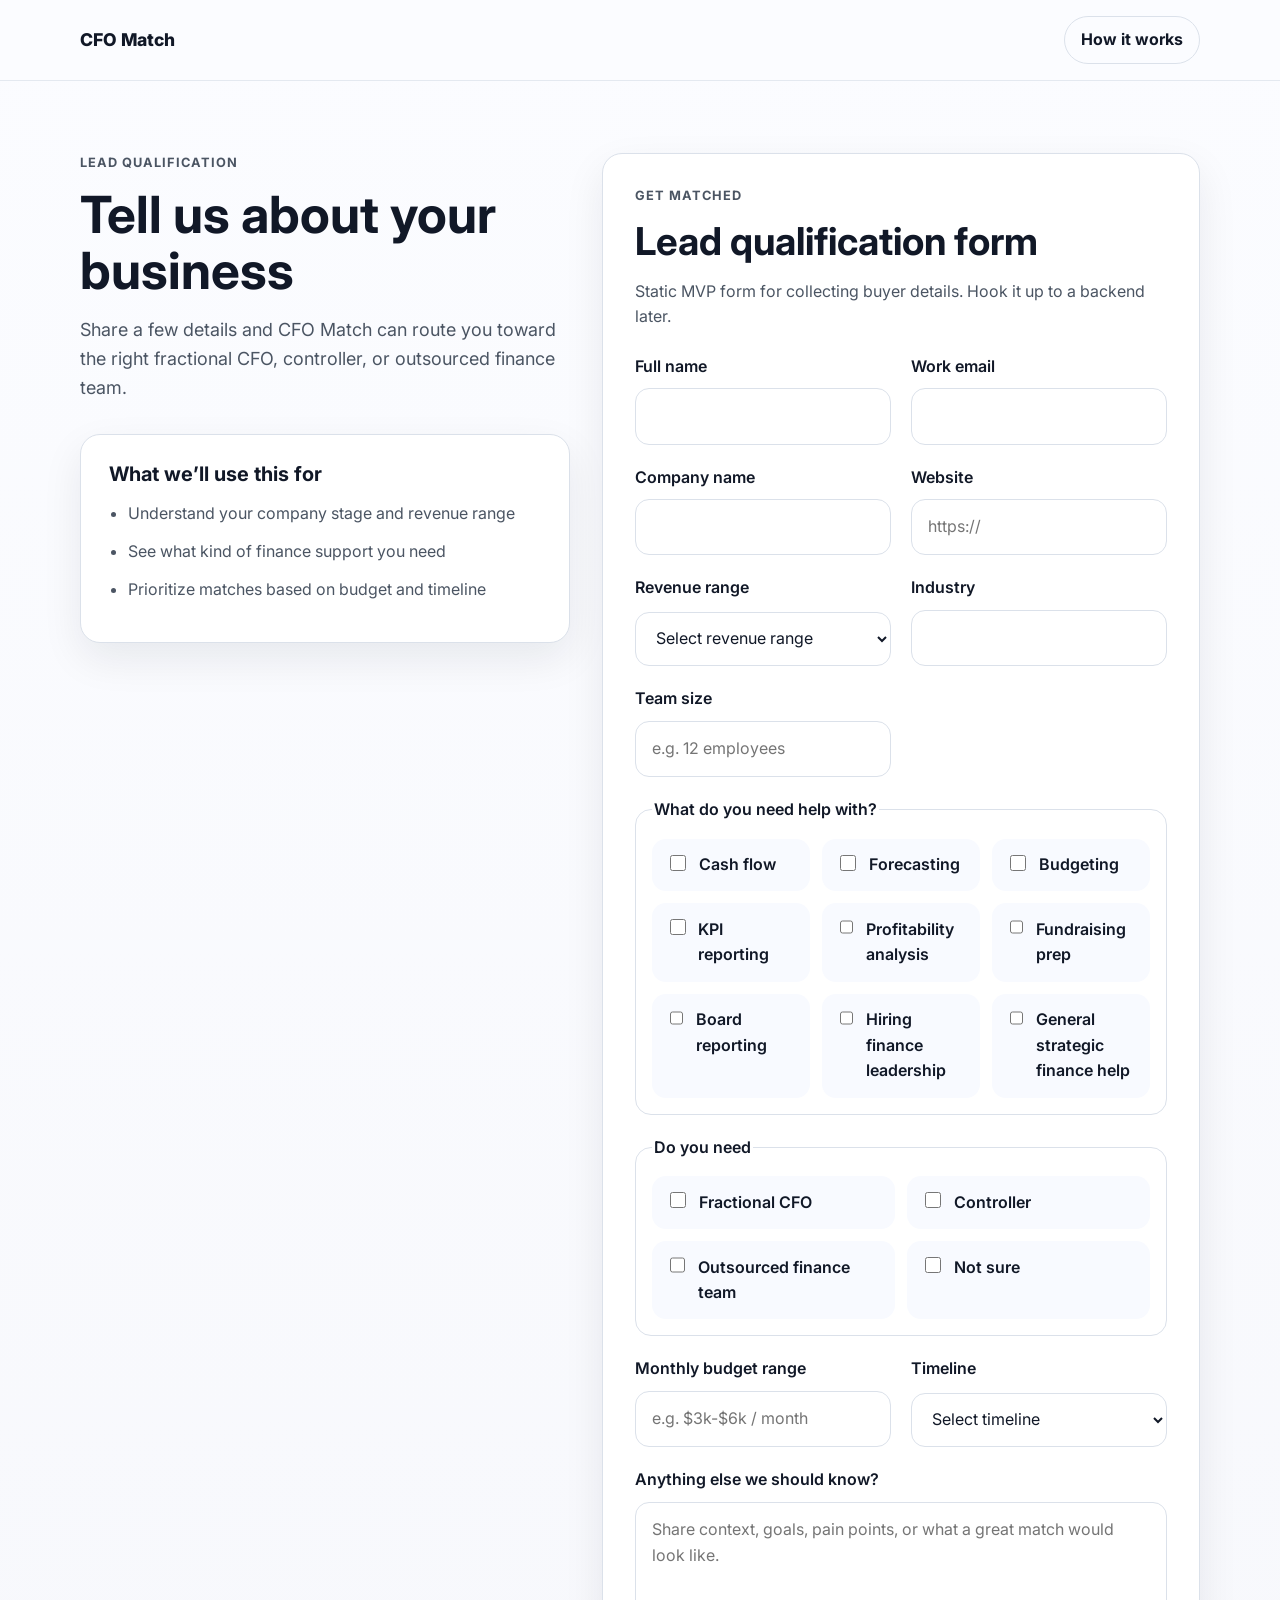
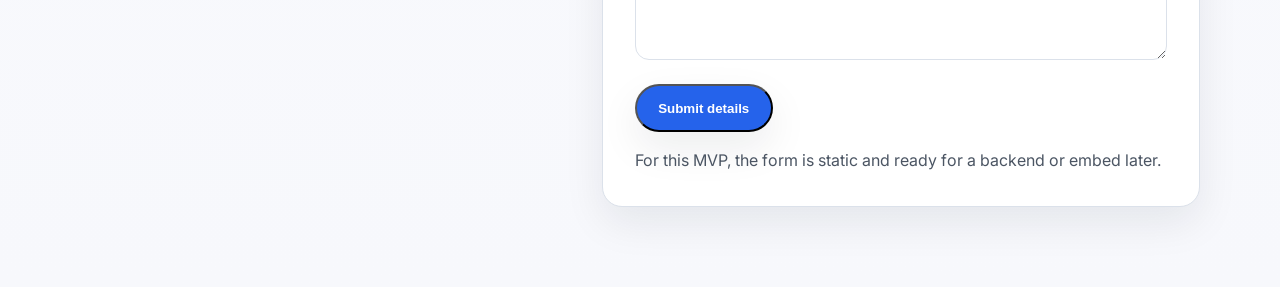
==== get-matched.html @ 1bf5186b "Initial CFO Match MVP site" ====
<!DOCTYPE html>
<html lang="en">
<head>
  <meta charset="UTF-8" />
  <meta name="viewport" content="width=device-width, initial-scale=1.0" />
  <title>Get Matched | CFO Match</title>
  <meta name="description" content="Tell CFO Match about your business and finance needs so we can match you with the right fractional CFO or outsourced finance partner." />
  <link rel="preconnect" href="https://fonts.googleapis.com" />
  <link rel="preconnect" href="https://fonts.gstatic.com" crossorigin />
  <link href="https://fonts.googleapis.com/css2?family=Inter:wght@400;500;600;700;800&display=swap" rel="stylesheet" />
  <link rel="stylesheet" href="styles.css" />
</head>
<body>
  <header class="site-header">
    <div class="container nav-wrap">
      <a href="index.html" class="brand">CFO Match</a>
      <a href="index.html#how-it-works" class="button button-small button-secondary">How it works</a>
    </div>
  </header>

  <main>
    <section class="section form-hero">
      <div class="container form-shell">
        <div class="form-intro">
          <p class="eyebrow">Lead qualification</p>
          <h1>Tell us about your business</h1>
          <p class="hero-copy">Share a few details and CFO Match can route you toward the right fractional CFO, controller, or outsourced finance team.</p>
          <div class="form-notes">
            <div class="info-card">
              <h2>What we’ll use this for</h2>
              <ul class="feature-list">
                <li>Understand your company stage and revenue range</li>
                <li>See what kind of finance support you need</li>
                <li>Prioritize matches based on budget and timeline</li>
              </ul>
            </div>
          </div>
        </div>

        <section class="lead-form-card" aria-labelledby="lead-form-heading">
          <div class="section-heading form-heading">
            <p class="eyebrow">Get matched</p>
            <h2 id="lead-form-heading">Lead qualification form</h2>
            <p>Static MVP form for collecting buyer details. Hook it up to a backend later.</p>
          </div>

          <form class="lead-form" action="#" method="post">
            <div class="form-grid">
              <label>
                <span>Full name</span>
                <input type="text" name="full_name" autocomplete="name" required />
              </label>

              <label>
                <span>Work email</span>
                <input type="email" name="work_email" autocomplete="email" required />
              </label>

              <label>
                <span>Company name</span>
                <input type="text" name="company_name" autocomplete="organization" required />
              </label>

              <label>
                <span>Website</span>
                <input type="url" name="website" placeholder="https://" />
              </label>

              <label>
                <span>Revenue range</span>
                <select name="revenue_range" required>
                  <option value="">Select revenue range</option>
                  <option>Under $1M</option>
                  <option>$1M-$5M</option>
                  <option>$5M-$10M</option>
                  <option>$10M-$20M</option>
                  <option>$20M+</option>
                </select>
              </label>

              <label>
                <span>Industry</span>
                <input type="text" name="industry" required />
              </label>

              <label>
                <span>Team size</span>
                <input type="text" name="team_size" placeholder="e.g. 12 employees" required />
              </label>

              <fieldset>
                <legend>What do you need help with?</legend>
                <div class="checkbox-grid">
                  <label><input type="checkbox" name="help_with" value="Cash flow" /> <span>Cash flow</span></label>
                  <label><input type="checkbox" name="help_with" value="Forecasting" /> <span>Forecasting</span></label>
                  <label><input type="checkbox" name="help_with" value="Budgeting" /> <span>Budgeting</span></label>
                  <label><input type="checkbox" name="help_with" value="KPI reporting" /> <span>KPI reporting</span></label>
                  <label><input type="checkbox" name="help_with" value="Profitability analysis" /> <span>Profitability analysis</span></label>
                  <label><input type="checkbox" name="help_with" value="Fundraising prep" /> <span>Fundraising prep</span></label>
                  <label><input type="checkbox" name="help_with" value="Board reporting" /> <span>Board reporting</span></label>
                  <label><input type="checkbox" name="help_with" value="Hiring finance leadership" /> <span>Hiring finance leadership</span></label>
                  <label><input type="checkbox" name="help_with" value="General strategic finance help" /> <span>General strategic finance help</span></label>
                </div>
              </fieldset>

              <fieldset>
                <legend>Do you need</legend>
                <div class="checkbox-grid checkbox-grid-two">
                  <label><input type="checkbox" name="service_need" value="Fractional CFO" /> <span>Fractional CFO</span></label>
                  <label><input type="checkbox" name="service_need" value="Controller" /> <span>Controller</span></label>
                  <label><input type="checkbox" name="service_need" value="Outsourced finance team" /> <span>Outsourced finance team</span></label>
                  <label><input type="checkbox" name="service_need" value="Not sure" /> <span>Not sure</span></label>
                </div>
              </fieldset>

              <label>
                <span>Monthly budget range</span>
                <input type="text" name="monthly_budget_range" placeholder="e.g. $3k-$6k / month" required />
              </label>

              <label>
                <span>Timeline</span>
                <select name="timeline" required>
                  <option value="">Select timeline</option>
                  <option>ASAP</option>
                  <option>This month</option>
                  <option>Next 90 days</option>
                  <option>Researching</option>
                </select>
              </label>

              <label class="full-width">
                <span>Anything else we should know?</span>
                <textarea name="anything_else" rows="5" placeholder="Share context, goals, pain points, or what a great match would look like."></textarea>
              </label>
            </div>

            <div class="form-actions">
              <button type="submit" class="button">Submit details</button>
              <p class="form-helper">For this MVP, the form is static and ready for a backend or embed later.</p>
            </div>
          </form>
        </section>
      </div>
    </section>
  </main>
</body>
</html>
---- styles.css ----
:root {
  --bg: #f7f8fc;
  --surface: #ffffff;
  --surface-alt: #eef2ff;
  --text: #111827;
  --muted: #4b5563;
  --line: #dbe1ea;
  --primary: #2563eb;
  --primary-dark: #1d4ed8;
  --shadow: 0 16px 40px rgba(15, 23, 42, 0.08);
  --radius: 20px;
}

* {
  box-sizing: border-box;
}

html {
  scroll-behavior: smooth;
}

body {
  margin: 0;
  font-family: "Inter", system-ui, -apple-system, BlinkMacSystemFont, "Segoe UI", sans-serif;
  color: var(--text);
  background: linear-gradient(180deg, #fbfcff 0%, #f7f8fc 100%);
  line-height: 1.6;
}

img {
  max-width: 100%;
}

.container {
  width: min(1120px, calc(100% - 2rem));
  margin: 0 auto;
}

.narrow {
  width: min(760px, calc(100% - 2rem));
}

.site-header {
  position: sticky;
  top: 0;
  z-index: 10;
  background: rgba(251, 252, 255, 0.9);
  backdrop-filter: blur(12px);
  border-bottom: 1px solid rgba(219, 225, 234, 0.7);
}

.nav-wrap {
  display: flex;
  align-items: center;
  justify-content: space-between;
  padding: 1rem 0;
}

.brand {
  font-size: 1.1rem;
  font-weight: 800;
  color: var(--text);
  text-decoration: none;
}

.section {
  padding: 5rem 0;
}

.hero {
  padding: 5.5rem 0 4rem;
}

.hero-grid,
.two-column,
.cta-card,
.provider-card {
  display: grid;
  gap: 2rem;
  align-items: center;
}

.hero-grid,
.two-column {
  grid-template-columns: repeat(2, minmax(0, 1fr));
}

.hero h1,
.section h2 {
  margin: 0 0 1rem;
  line-height: 1.1;
}

.hero h1 {
  font-size: clamp(2.5rem, 5vw, 4.5rem);
  max-width: 12ch;
}

.section h2 {
  font-size: clamp(2rem, 3vw, 2.75rem);
}

.hero-copy,
.lead,
.section p,
.feature-list {
  color: var(--muted);
}

.hero-copy,
.lead {
  font-size: 1.125rem;
}

.eyebrow {
  margin: 0 0 0.85rem;
  text-transform: uppercase;
  letter-spacing: 0.08em;
  font-size: 0.8rem;
  font-weight: 700;
  color: var(--primary);
}

.hero-actions {
  display: flex;
  flex-wrap: wrap;
  gap: 1rem;
  margin-top: 2rem;
}

.button {
  display: inline-flex;
  align-items: center;
  justify-content: center;
  min-height: 48px;
  padding: 0.85rem 1.35rem;
  border-radius: 999px;
  background: var(--primary);
  color: #fff;
  text-decoration: none;
  font-weight: 700;
  box-shadow: var(--shadow);
  transition: transform 0.2s ease, background 0.2s ease;
}

.button:hover {
  transform: translateY(-1px);
  background: var(--primary-dark);
}

.button-small {
  min-height: 40px;
  padding: 0.65rem 1rem;
  box-shadow: none;
}

.button-secondary {
  background: transparent;
  color: var(--text);
  border: 1px solid var(--line);
  box-shadow: none;
}

.button-secondary:hover {
  background: #fff;
}

.hero-card,
.step-card,
.cta-card,
.provider-card {
  background: var(--surface);
  border: 1px solid var(--line);
  border-radius: var(--radius);
  box-shadow: var(--shadow);
}

.hero-card {
  padding: 2rem;
}

.card-label {
  margin-top: 0;
  font-weight: 700;
}

.hero-card ul,
.feature-list {
  margin: 0;
  padding-left: 1.2rem;
}

.hero-card li,
.feature-list li {
  margin-bottom: 0.75rem;
}

.muted {
  background: rgba(238, 242, 255, 0.45);
}

.section-heading {
  margin-bottom: 2rem;
}

.steps-grid {
  display: grid;
  grid-template-columns: repeat(3, minmax(0, 1fr));
  gap: 1.5rem;
}

.step-card {
  padding: 1.75rem;
}

.step-number {
  display: inline-flex;
  align-items: center;
  justify-content: center;
  width: 2.25rem;
  height: 2.25rem;
  margin-bottom: 1rem;
  border-radius: 999px;
  background: var(--surface-alt);
  color: var(--primary);
  font-weight: 800;
}

.cta-card,
.provider-card {
  grid-template-columns: 1.8fr auto;
  padding: 2rem;
}

.provider-section {
  padding-top: 0;
}

.form-hero {
  padding-top: 4.5rem;
}

.form-shell {
  display: grid;
  grid-template-columns: minmax(0, 0.9fr) minmax(0, 1.1fr);
  gap: 2rem;
  align-items: start;
}

.form-intro h1 {
  margin: 0 0 1rem;
  font-size: clamp(2.4rem, 4vw, 4rem);
  line-height: 1.08;
}

.form-notes {
  margin-top: 2rem;
}

.info-card,
.lead-form-card {
  background: var(--surface);
  border: 1px solid var(--line);
  border-radius: var(--radius);
  box-shadow: var(--shadow);
}

.info-card {
  padding: 1.75rem;
}

.info-card h2 {
  margin-top: 0;
  font-size: 1.25rem;
}

.lead-form-card {
  padding: 2rem;
}

.form-heading {
  margin-bottom: 1.5rem;
}

.lead-form {
  display: grid;
  gap: 1.5rem;
}

.form-grid {
  display: grid;
  grid-template-columns: repeat(2, minmax(0, 1fr));
  gap: 1.25rem;
}

.lead-form label,
.lead-form fieldset {
  display: grid;
  gap: 0.55rem;
}

.lead-form span,
.lead-form legend {
  font-weight: 600;
}

.lead-form input,
.lead-form select,
.lead-form textarea {
  width: 100%;
  padding: 0.9rem 1rem;
  border: 1px solid var(--line);
  border-radius: 14px;
  background: #fff;
  color: var(--text);
  font: inherit;
}

.lead-form input:focus,
.lead-form select:focus,
.lead-form textarea:focus {
  outline: 2px solid rgba(37, 99, 235, 0.18);
  outline-offset: 1px;
  border-color: var(--primary);
}

.lead-form fieldset {
  grid-column: 1 / -1;
  margin: 0;
  padding: 1rem;
  border: 1px solid var(--line);
  border-radius: 16px;
}

.checkbox-grid {
  display: grid;
  grid-template-columns: repeat(3, minmax(0, 1fr));
  gap: 0.75rem;
}

.checkbox-grid-two {
  grid-template-columns: repeat(2, minmax(0, 1fr));
}

.checkbox-grid label {
  display: flex;
  align-items: flex-start;
  gap: 0.6rem;
  padding: 0.85rem 0.9rem;
  border-radius: 14px;
  background: #f8faff;
}

.checkbox-grid input {
  width: 1rem;
  height: 1rem;
  margin-top: 0.15rem;
}

.full-width {
  grid-column: 1 / -1;
}

.form-actions {
  display: flex;
  flex-wrap: wrap;
  align-items: center;
  gap: 1rem;
}

.form-helper {
  margin: 0;
  color: var(--muted);
}

@media (max-width: 860px) {
  .hero-grid,
  .two-column,
  .steps-grid,
  .cta-card,
  .provider-card,
  .form-shell,
  .form-grid,
  .checkbox-grid,
  .checkbox-grid-two {
    grid-template-columns: 1fr;
  }

  .hero {
    padding-top: 4rem;
  }

  .section {
    padding: 4rem 0;
  }

  .hero h1 {
    max-width: none;
  }

  .lead-form-card {
    padding: 1.5rem;
  }
}
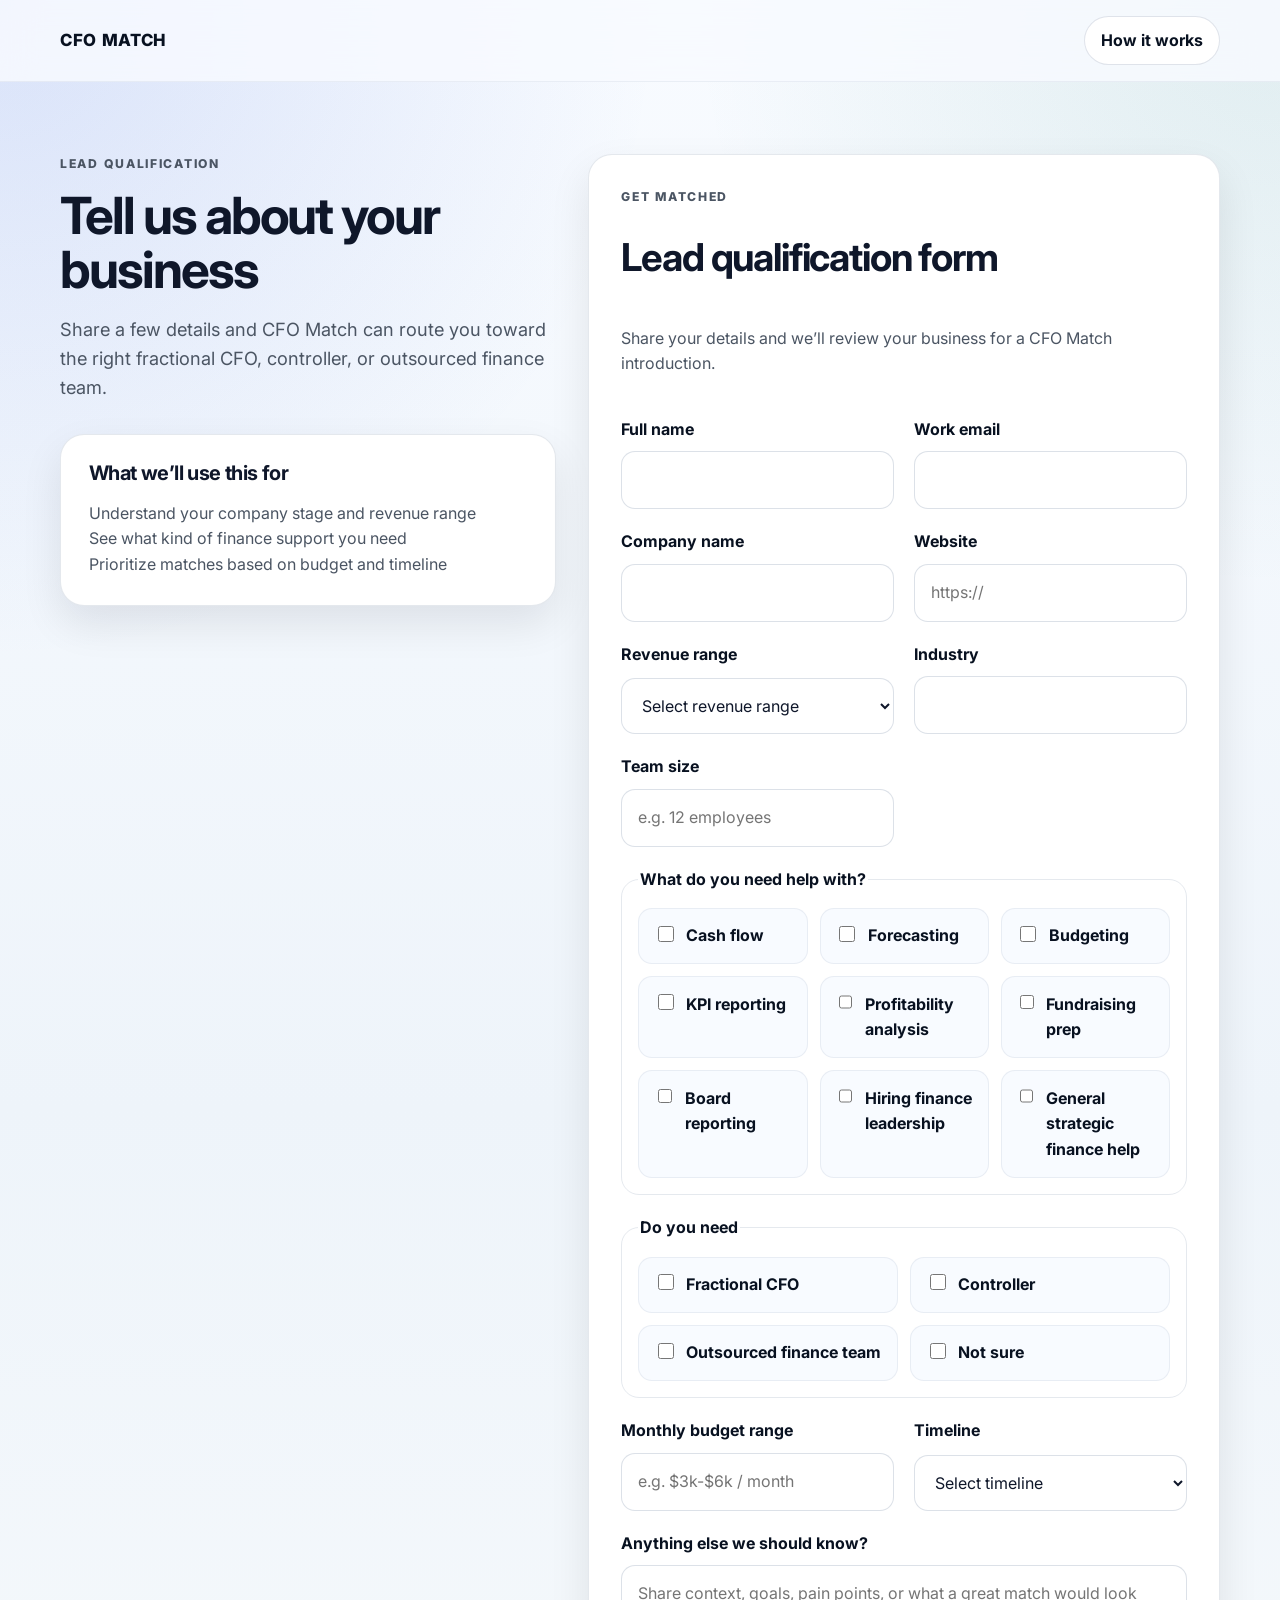
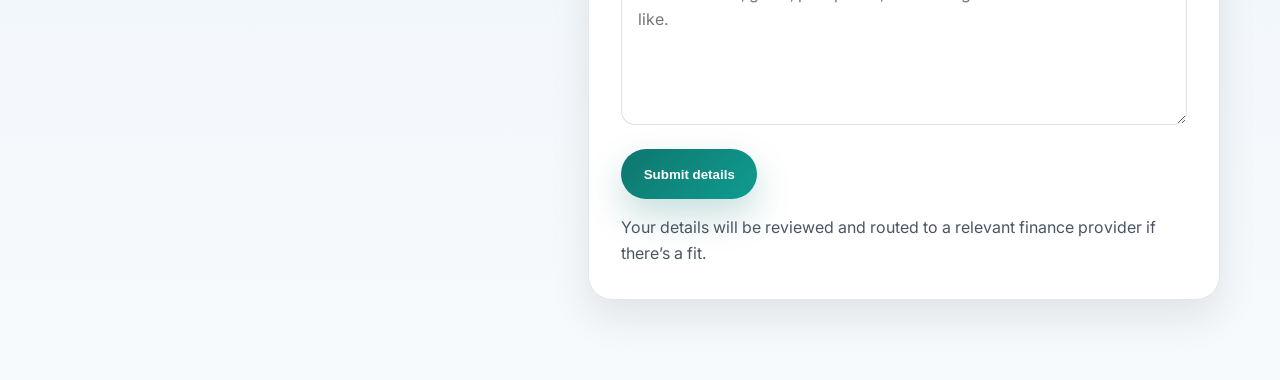
==== commit 0bb40ee9: "Wire buyer form to live submission path" ====
--- a/get-matched.html
+++ b/get-matched.html
@@ -41,10 +41,14 @@
           <div class="section-heading form-heading">
             <p class="eyebrow">Get matched</p>
             <h2 id="lead-form-heading">Lead qualification form</h2>
-            <p>Static MVP form for collecting buyer details. Hook it up to a backend later.</p>
+            <p>Share your details and we’ll review your business for a CFO Match introduction.</p>
           </div>
 
-          <form class="lead-form" action="#" method="post">
+          <form class="lead-form" action="https://formsubmit.co/admin@daviscustomhomestx.com" method="post">
+            <input type="hidden" name="_subject" value="New CFO Match buyer lead" />
+            <input type="hidden" name="_next" value="http://cfomatchhq.com/thank-you.html" />
+            <input type="hidden" name="_captcha" value="false" />
+            <input type="hidden" name="_template" value="table" />
             <div class="form-grid">
               <label>
                 <span>Full name</span>
@@ -137,7 +141,7 @@
 
             <div class="form-actions">
               <button type="submit" class="button">Submit details</button>
-              <p class="form-helper">For this MVP, the form is static and ready for a backend or embed later.</p>
+              <p class="form-helper">Your details will be reviewed and routed to a relevant finance provider if there’s a fit.</p>
             </div>
           </form>
         </section>
--- a/styles.css
+++ b/styles.css
@@ -1,14 +1,24 @@
 :root {
-  --bg: #f7f8fc;
-  --surface: #ffffff;
-  --surface-alt: #eef2ff;
-  --text: #111827;
+  --bg: #081120;
+  --bg-soft: #0d172a;
+  --surface: rgba(255, 255, 255, 0.96);
+  --surface-strong: #ffffff;
+  --surface-muted: rgba(11, 18, 32, 0.04);
+  --text: #0f172a;
+  --text-strong: #081120;
   --muted: #4b5563;
-  --line: #dbe1ea;
-  --primary: #2563eb;
-  --primary-dark: #1d4ed8;
-  --shadow: 0 16px 40px rgba(15, 23, 42, 0.08);
-  --radius: 20px;
+  --muted-strong: #334155;
+  --line: rgba(148, 163, 184, 0.25);
+  --line-strong: rgba(15, 23, 42, 0.12);
+  --primary: #0f766e;
+  --primary-dark: #115e59;
+  --accent: #1d4ed8;
+  --accent-soft: rgba(29, 78, 216, 0.1);
+  --success-soft: rgba(15, 118, 110, 0.12);
+  --shadow: 0 24px 70px rgba(2, 8, 23, 0.14);
+  --shadow-soft: 0 18px 42px rgba(2, 8, 23, 0.09);
+  --radius: 24px;
+  --radius-sm: 16px;
 }
 
 * {
@@ -23,7 +33,10 @@
   margin: 0;
   font-family: "Inter", system-ui, -apple-system, BlinkMacSystemFont, "Segoe UI", sans-serif;
   color: var(--text);
-  background: linear-gradient(180deg, #fbfcff 0%, #f7f8fc 100%);
+  background:
+    radial-gradient(circle at top left, rgba(29, 78, 216, 0.14), transparent 28%),
+    radial-gradient(circle at top right, rgba(15, 118, 110, 0.1), transparent 25%),
+    linear-gradient(180deg, #f8fbff 0%, #eef4fa 56%, #f7fafc 100%);
   line-height: 1.6;
 }
 
@@ -32,93 +45,160 @@
 }
 
 .container {
-  width: min(1120px, calc(100% - 2rem));
+  width: min(1160px, calc(100% - 2rem));
   margin: 0 auto;
 }
 
 .narrow {
-  width: min(760px, calc(100% - 2rem));
+  width: min(800px, calc(100% - 2rem));
 }
 
 .site-header {
   position: sticky;
   top: 0;
-  z-index: 10;
-  background: rgba(251, 252, 255, 0.9);
-  backdrop-filter: blur(12px);
-  border-bottom: 1px solid rgba(219, 225, 234, 0.7);
+  z-index: 20;
+  background: rgba(248, 251, 255, 0.82);
+  backdrop-filter: blur(18px);
+  border-bottom: 1px solid rgba(148, 163, 184, 0.14);
 }
 
 .nav-wrap {
   display: flex;
   align-items: center;
   justify-content: space-between;
+  gap: 1rem;
   padding: 1rem 0;
 }
 
 .brand {
-  font-size: 1.1rem;
+  font-size: 1.05rem;
   font-weight: 800;
-  color: var(--text);
+  letter-spacing: 0.04em;
+  text-transform: uppercase;
+  color: var(--text-strong);
   text-decoration: none;
+}
+
+.nav-links {
+  display: flex;
+  align-items: center;
+  gap: 1.25rem;
+  margin-left: auto;
+}
+
+.nav-links a {
+  color: var(--muted-strong);
+  text-decoration: none;
+  font-weight: 600;
+  font-size: 0.96rem;
 }
 
 .section {
   padding: 5rem 0;
 }
 
+.section-tight {
+  padding-top: 2rem;
+}
+
 .hero {
-  padding: 5.5rem 0 4rem;
+  padding: 5.75rem 0 4rem;
+}
+
+.hero-premium {
+  position: relative;
+}
+
+.hero-premium::before {
+  content: "";
+  position: absolute;
+  inset: 1.5rem 0 auto;
+  height: 440px;
+  background: linear-gradient(135deg, rgba(8, 17, 32, 0.98), rgba(13, 23, 42, 0.88));
+  z-index: -1;
+  border-bottom-left-radius: 32px;
+  border-bottom-right-radius: 32px;
 }
 
 .hero-grid,
 .two-column,
 .cta-card,
-.provider-card {
+.provider-card,
+.spotlight-card {
   display: grid;
   gap: 2rem;
   align-items: center;
 }
 
 .hero-grid,
-.two-column {
+.two-column,
+.spotlight-card {
   grid-template-columns: repeat(2, minmax(0, 1fr));
 }
 
+.hero-copy-wrap {
+  color: #f8fafc;
+  padding-right: 1rem;
+}
+
 .hero h1,
+.section h2,
+.metric-card strong,
+.signal-item h2 {
+  margin: 0 0 1rem;
+  line-height: 1.06;
+}
+
+.hero h1 {
+  font-size: clamp(2.9rem, 5vw, 5rem);
+  max-width: 11.5ch;
+  letter-spacing: -0.04em;
+}
+
 .section h2 {
-  margin: 0 0 1rem;
-  line-height: 1.1;
-}
-
-.hero h1 {
-  font-size: clamp(2.5rem, 5vw, 4.5rem);
-  max-width: 12ch;
-}
-
-.section h2 {
-  font-size: clamp(2rem, 3vw, 2.75rem);
+  font-size: clamp(2rem, 3vw, 2.9rem);
+  letter-spacing: -0.03em;
 }
 
 .hero-copy,
 .lead,
 .section p,
-.feature-list {
+.feature-list,
+.stack-list,
+.metric-card p,
+.section-intro,
+.spotlight-points p,
+.signal-item p {
   color: var(--muted);
 }
 
 .hero-copy,
 .lead {
-  font-size: 1.125rem;
+  font-size: 1.14rem;
+}
+
+.hero-copy-wrap .hero-copy,
+.hero-copy-wrap .hero-support,
+.hero-copy-wrap .section-intro {
+  color: rgba(226, 232, 240, 0.88);
+}
+
+.hero-support {
+  max-width: 58ch;
 }
 
 .eyebrow {
-  margin: 0 0 0.85rem;
+  margin: 0 0 0.9rem;
   text-transform: uppercase;
-  letter-spacing: 0.08em;
-  font-size: 0.8rem;
-  font-weight: 700;
-  color: var(--primary);
+  letter-spacing: 0.14em;
+  font-size: 0.76rem;
+  font-weight: 800;
+  color: var(--accent);
+}
+
+.hero-copy-wrap .eyebrow,
+.hero-card .eyebrow {
+  color: #93c5fd;
 }
 
 .hero-actions {
@@ -132,98 +212,252 @@
   display: inline-flex;
   align-items: center;
   justify-content: center;
-  min-height: 48px;
-  padding: 0.85rem 1.35rem;
+  min-height: 50px;
+  padding: 0.9rem 1.4rem;
   border-radius: 999px;
-  background: var(--primary);
+  background: linear-gradient(135deg, var(--primary), #0f9c90);
   color: #fff;
   text-decoration: none;
   font-weight: 700;
-  box-shadow: var(--shadow);
-  transition: transform 0.2s ease, background 0.2s ease;
+  border: 0;
+  box-shadow: 0 16px 36px rgba(15, 118, 110, 0.24);
+  transition: transform 0.2s ease, box-shadow 0.2s ease, background 0.2s ease;
 }
 
 .button:hover {
   transform: translateY(-1px);
-  background: var(--primary-dark);
+  box-shadow: 0 20px 42px rgba(15, 118, 110, 0.28);
+  background: linear-gradient(135deg, var(--primary-dark), #0f8a7f);
 }
 
 .button-small {
-  min-height: 40px;
-  padding: 0.65rem 1rem;
+  min-height: 42px;
+  padding: 0.68rem 1rem;
   box-shadow: none;
 }
 
 .button-secondary {
-  background: transparent;
-  color: var(--text);
-  border: 1px solid var(--line);
+  background: rgba(255, 255, 255, 0.06);
+  color: inherit;
+  border: 1px solid rgba(148, 163, 184, 0.28);
   box-shadow: none;
 }
 
 .button-secondary:hover {
+  background: rgba(255, 255, 255, 0.14);
+}
+
+.site-header .button-secondary,
+.provider-card .button-secondary,
+.content-card .button-secondary,
+.cta-card .button-secondary {
+  color: var(--text-strong);
   background: #fff;
+  border-color: rgba(148, 163, 184, 0.3);
+}
+
+.site-header .button-secondary:hover,
+.provider-card .button-secondary:hover,
+.content-card .button-secondary:hover,
+.cta-card .button-secondary:hover {
+  background: #f8fafc;
 }
 
 .hero-card,
 .step-card,
 .cta-card,
-.provider-card {
+.provider-card,
+.info-card,
+.lead-form-card,
+.metric-card,
+.content-card,
+.spotlight-card {
   background: var(--surface);
   border: 1px solid var(--line);
   border-radius: var(--radius);
-  box-shadow: var(--shadow);
+  box-shadow: var(--shadow-soft);
 }
 
 .hero-card {
   padding: 2rem;
+  background: linear-gradient(180deg, rgba(255, 255, 255, 0.98), rgba(248, 250, 252, 0.98));
+}
+
+.hero-panel {
+  position: relative;
+  overflow: hidden;
+}
+
+.hero-panel::after {
+  content: "";
+  position: absolute;
+  inset: auto -60px -60px auto;
+  width: 180px;
+  height: 180px;
+  background: radial-gradient(circle, rgba(29, 78, 216, 0.16), transparent 70%);
+}
+
+.panel-head {
+  display: flex;
+  align-items: center;
+  justify-content: space-between;
+  gap: 1rem;
+  margin-bottom: 1.5rem;
 }
 
 .card-label {
-  margin-top: 0;
+  margin: 0;
+  font-weight: 800;
+  color: var(--text-strong);
+}
+
+.status-pill {
+  display: inline-flex;
+  align-items: center;
+  padding: 0.35rem 0.7rem;
+  border-radius: 999px;
+  background: var(--success-soft);
+  color: var(--primary-dark);
+  font-size: 0.8rem;
   font-weight: 700;
 }
 
-.hero-card ul,
-.feature-list {
+.signal-list,
+.stack-list,
+.feature-list,
+.hero-card ul {
   margin: 0;
-  padding-left: 1.2rem;
-}
-
-.hero-card li,
-.feature-list li {
-  margin-bottom: 0.75rem;
-}
-
-.muted {
-  background: rgba(238, 242, 255, 0.45);
-}
-
-.section-heading {
-  margin-bottom: 2rem;
-}
-
-.steps-grid {
+  padding: 0;
+  list-style: none;
+}
+
+.signal-list {
+  display: grid;
+  gap: 1rem;
+}
+
+.signal-item {
+  display: grid;
+  grid-template-columns: auto 1fr;
+  gap: 1rem;
+  padding: 1rem;
+  border-radius: 18px;
+  background: var(--surface-muted);
+  border: 1px solid rgba(148, 163, 184, 0.16);
+}
+
+.signal-item strong,
+.step-number {
+  display: inline-flex;
+  align-items: center;
+  justify-content: center;
+  width: 2.35rem;
+  height: 2.35rem;
+  border-radius: 999px;
+  background: var(--accent-soft);
+  color: var(--accent);
+  font-weight: 800;
+  flex-shrink: 0;
+}
+
+.signal-item h2 {
+  font-size: 1rem;
+  margin-bottom: 0.35rem;
+}
+
+.signal-item p,
+.spotlight-points p,
+.metric-card p,
+.form-helper,
+.section-intro {
+  margin: 0;
+}
+
+.trust-strip {
+  display: flex;
+  flex-wrap: wrap;
+  gap: 0.75rem;
+  margin-top: 2rem;
+}
+
+.trust-strip span {
+  display: inline-flex;
+  align-items: center;
+  gap: 0.45rem;
+  padding: 0.55rem 0.85rem;
+  border-radius: 999px;
+  border: 1px solid rgba(148, 163, 184, 0.2);
+  background: rgba(255, 255, 255, 0.06);
+  color: rgba(241, 245, 249, 0.95);
+  font-size: 0.92rem;
+  font-weight: 600;
+}
+
+.metrics-row,
+.provider-grid {
   display: grid;
   grid-template-columns: repeat(3, minmax(0, 1fr));
   gap: 1.5rem;
 }
 
+.metric-card,
+.content-card,
+.provider-detail-card {
+  padding: 1.75rem;
+}
+
+.metric-label {
+  display: block;
+  margin-bottom: 0.9rem;
+  text-transform: uppercase;
+  letter-spacing: 0.12em;
+  font-size: 0.74rem;
+  font-weight: 800;
+  color: var(--accent);
+}
+
+.metric-card strong {
+  display: block;
+  font-size: 1.55rem;
+  color: var(--text-strong);
+}
+
+.muted {
+  background: linear-gradient(180deg, rgba(255, 255, 255, 0.36), rgba(226, 232, 240, 0.28));
+  border-top: 1px solid rgba(148, 163, 184, 0.1);
+  border-bottom: 1px solid rgba(148, 163, 184, 0.1);
+}
+
+.narrative-block,
+.section-heading {
+  position: relative;
+}
+
+.section-heading {
+  display: grid;
+  gap: 1rem;
+  margin-bottom: 2rem;
+}
+
+.split-heading {
+  grid-template-columns: minmax(0, 1.2fr) minmax(260px, 0.8fr);
+  align-items: end;
+}
+
+.steps-grid {
+  display: grid;
+  grid-template-columns: repeat(3, minmax(0, 1fr));
+  gap: 1.5rem;
+}
+
 .step-card {
-  padding: 1.75rem;
-}
-
-.step-number {
-  display: inline-flex;
-  align-items: center;
-  justify-content: center;
-  width: 2.25rem;
-  height: 2.25rem;
-  margin-bottom: 1rem;
-  border-radius: 999px;
-  background: var(--surface-alt);
-  color: var(--primary);
-  font-weight: 800;
+  padding: 1.8rem;
+  border-color: var(--line-strong);
+}
+
+.step-card h3 {
+  margin: 0 0 0.75rem;
+  font-size: 1.15rem;
 }
 
 .cta-card,
@@ -232,25 +466,69 @@
   padding: 2rem;
 }
 
+.cta-emphasis {
+  background: linear-gradient(135deg, #0b1324, #111f3a);
+  color: #f8fafc;
+  border-color: rgba(148, 163, 184, 0.18);
+  box-shadow: var(--shadow);
+}
+
+.cta-emphasis h2,
+.cta-emphasis p,
+.cta-emphasis .eyebrow {
+  color: #f8fafc;
+}
+
+.cta-emphasis .eyebrow {
+  color: #93c5fd;
+}
+
+.provider-preview {
+  background: linear-gradient(180deg, rgba(255, 255, 255, 0.98), rgba(241, 245, 249, 0.96));
+}
+
 .provider-section {
   padding-top: 0;
 }
 
+.spotlight-card {
+  padding: 2rem;
+}
+
+.spotlight-points {
+  display: grid;
+  gap: 1rem;
+}
+
+.spotlight-points div {
+  padding: 1.1rem 1.15rem;
+  border-radius: 18px;
+  background: rgba(255, 255, 255, 0.75);
+  border: 1px solid rgba(148, 163, 184, 0.18);
+}
+
+.spotlight-points strong {
+  display: block;
+  margin-bottom: 0.35rem;
+  color: var(--text-strong);
+}
+
 .form-hero {
   padding-top: 4.5rem;
 }
 
 .form-shell {
   display: grid;
-  grid-template-columns: minmax(0, 0.9fr) minmax(0, 1.1fr);
+  grid-template-columns: minmax(0, 0.88fr) minmax(0, 1.12fr);
   gap: 2rem;
   align-items: start;
 }
 
 .form-intro h1 {
   margin: 0 0 1rem;
-  font-size: clamp(2.4rem, 4vw, 4rem);
-  line-height: 1.08;
+  font-size: clamp(2.5rem, 4vw, 4.1rem);
+  line-height: 1.06;
+  letter-spacing: -0.04em;
 }
 
 .form-notes {
@@ -259,10 +537,10 @@
 
 .info-card,
 .lead-form-card {
-  background: var(--surface);
+  background: var(--surface-strong);
   border: 1px solid var(--line);
   border-radius: var(--radius);
-  box-shadow: var(--shadow);
+  box-shadow: var(--shadow-soft);
 }
 
 .info-card {
@@ -301,15 +579,16 @@
 
 .lead-form span,
 .lead-form legend {
-  font-weight: 600;
+  font-weight: 700;
+  color: var(--text-strong);
 }
 
 .lead-form input,
 .lead-form select,
 .lead-form textarea {
   width: 100%;
-  padding: 0.9rem 1rem;
-  border: 1px solid var(--line);
+  padding: 0.95rem 1rem;
+  border: 1px solid rgba(148, 163, 184, 0.32);
   border-radius: 14px;
   background: #fff;
   color: var(--text);
@@ -319,17 +598,17 @@
 .lead-form input:focus,
 .lead-form select:focus,
 .lead-form textarea:focus {
-  outline: 2px solid rgba(37, 99, 235, 0.18);
+  outline: 2px solid rgba(29, 78, 216, 0.16);
   outline-offset: 1px;
-  border-color: var(--primary);
+  border-color: var(--accent);
 }
 
 .lead-form fieldset {
   grid-column: 1 / -1;
   margin: 0;
   padding: 1rem;
-  border: 1px solid var(--line);
-  border-radius: 16px;
+  border: 1px solid rgba(148, 163, 184, 0.24);
+  border-radius: 18px;
 }
 
 .checkbox-grid {
@@ -346,9 +625,10 @@
   display: flex;
   align-items: flex-start;
   gap: 0.6rem;
-  padding: 0.85rem 0.9rem;
+  padding: 0.9rem;
   border-radius: 14px;
-  background: #f8faff;
+  background: #f8fbff;
+  border: 1px solid rgba(148, 163, 184, 0.16);
 }
 
 .checkbox-grid input {
@@ -369,11 +649,10 @@
 }
 
 .form-helper {
-  margin: 0;
   color: var(--muted);
 }
 
-@media (max-width: 860px) {
+@media (max-width: 980px) {
   .hero-grid,
   .two-column,
   .steps-grid,
@@ -382,23 +661,71 @@
   .form-shell,
   .form-grid,
   .checkbox-grid,
-  .checkbox-grid-two {
+  .checkbox-grid-two,
+  .metrics-row,
+  .provider-grid,
+  .split-heading,
+  .spotlight-card {
     grid-template-columns: 1fr;
   }
 
+  .nav-wrap {
+    flex-wrap: wrap;
+  }
+
+  .nav-links {
+    order: 3;
+    width: 100%;
+    margin-left: 0;
+    justify-content: flex-start;
+    flex-wrap: wrap;
+  }
+
+  .hero-premium::before {
+    height: 520px;
+  }
+
+  .hero-copy-wrap {
+    padding-right: 0;
+  }
+}
+
+@media (max-width: 860px) {
   .hero {
-    padding-top: 4rem;
+    padding-top: 4.25rem;
   }
 
   .section {
     padding: 4rem 0;
   }
 
-  .hero h1 {
+  .hero h1,
+  .form-intro h1 {
     max-width: none;
   }
 
-  .lead-form-card {
+  .lead-form-card,
+  .hero-card,
+  .metric-card,
+  .content-card,
+  .step-card,
+  .spotlight-card {
     padding: 1.5rem;
   }
 }
+
+@media (max-width: 640px) {
+  .container,
+  .narrow {
+    width: min(100% - 1.25rem, 1160px);
+  }
+
+  .trust-strip {
+    gap: 0.6rem;
+  }
+
+  .trust-strip span {
+    width: 100%;
+    justify-content: center;
+  }
+}
